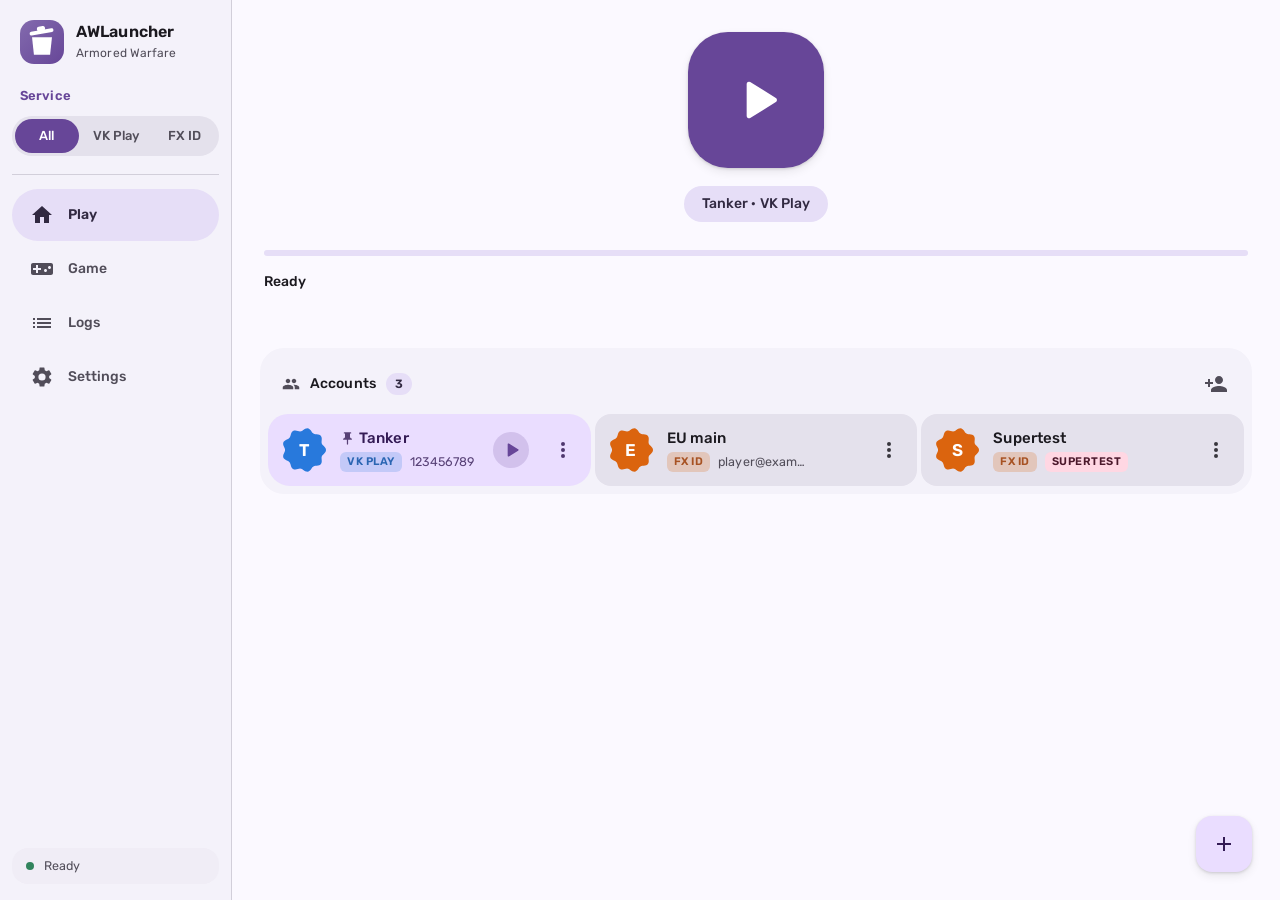
==== internal/launcher/ui/index.html @ e3e5bfdf "AWLauncher 0.2.0 A standalone launcher for Armored Warfare: installs, updates and starts the game fo" ====
<!doctype html>
<html lang="en">
<head>
<meta charset="utf-8">
<meta http-equiv="Content-Security-Policy" content="default-src 'none'; script-src 'self' 'unsafe-inline'; style-src 'self' 'unsafe-inline'; font-src 'self' data:; img-src 'self' data:">
<meta name="color-scheme" content="light dark">
<title>AWLauncher</title>
<link rel="stylesheet" href="app.css">
</head>
<body>
<div class="app">
  <aside class="drawer">
    <div class="brand">
      <div class="brand-logo" aria-hidden="true">
        <svg viewBox="0 0 256 256">
          <defs>
            <mask id="bin-slots" maskUnits="userSpaceOnUse"><rect width="256" height="256" fill="#fff"/><rect x="98" y="124" width="12" height="62" rx="6"/><rect x="122" y="124" width="12" height="62" rx="6"/><rect x="146" y="124" width="12" height="62" rx="6"/></mask>
            <mask id="bin-handle" maskUnits="userSpaceOnUse"><rect x="-64" y="-64" width="384" height="384" fill="#fff"/><rect x="117" y="64" width="22" height="20" rx="5"/></mask>
          </defs>
          <g transform="translate(0 -4)">
            <path d="M70 104H186L175 206H81Z" mask="url(#bin-slots)"/>
            <g transform="rotate(-10 60 94)" mask="url(#bin-handle)"><rect x="58" y="74" width="140" height="22" rx="10"/><rect x="104" y="52" width="48" height="28" rx="12"/></g>
          </g>
        </svg>
      </div>
      <div>
        <div class="brand-name">AWLauncher</div>
        <div class="brand-sub">Armored Warfare</div>
      </div>
    </div>

    <div class="drawer-label">Service</div>
    <div class="segmented" id="filter" role="group" aria-label="Accounts shown">
      <button data-filter="all" class="on">All</button>
      <button data-filter="vkplay">VK Play</button>
      <button data-filter="fxid">FX ID</button>
    </div>

    <nav class="nav">
      <button class="nav-item on" data-page="home"><svg class="icon"><use href="#i-home"/></svg><span>Play</span></button>
      <button class="nav-item" data-page="game"><svg class="icon"><use href="#i-game"/></svg><span>Game</span></button>
      <button class="nav-item" data-page="activity"><svg class="icon"><use href="#i-activity"/></svg><span>Logs</span><i class="nav-dot" id="activity-dot"></i></button>
      <button class="nav-item" data-page="settings"><svg class="icon"><use href="#i-settings"/></svg><span>Settings</span><i class="nav-dot" id="settings-dot"></i></button>
    </nav>

    <div class="drawer-foot" id="drawer-status">
      <span class="pulse"></span><span id="drawer-status-text">Ready</span>
    </div>
  </aside>

  <main class="content">
    <section class="page on" id="page-home">
      <div class="hero">
        <button class="play" id="play" title="Play" aria-label="Play">
          <svg class="icon play-icon"><use href="#i-play"/></svg>
          <svg class="play-spinner" viewBox="0 0 48 48" aria-hidden="true"><circle cx="24" cy="24" r="20"/></svg>
        </button>
        <div class="hero-row">
          <div class="hero-chip" id="hero-chip">Add an account to start</div>
          <button class="btn close-game state" id="close-game" hidden><svg class="icon sm"><use href="#i-close"/></svg>Close game</button>
        </div>
      </div>

      <div class="signin-card" id="signin-card" hidden>
        <div class="signin-icon"><svg class="icon"><use href="#i-globe"/></svg></div>
        <div class="signin-body">
          <div class="signin-title">Signing in to VK Play</div>
          <div class="signin-text" id="signin-text"></div>
        </div>
        <div class="signin-actions">
          <button class="btn text state" id="signin-open" title="Open the sign-in in the browser again">Open again</button>
          <button class="btn text state" id="signin-fresh" title="Sign in with another VK Play account in the browser">Another account</button>
          <button class="btn text state" id="signin-here" title="Sign in inside AWLauncher, when the browser does not return">Sign in here</button>
          <button class="btn tonal state" id="signin-cancel">Cancel</button>
        </div>
      </div>

      <div class="progress-block" id="progress-block">
        <svg class="wave" id="wave" preserveAspectRatio="none" aria-hidden="true">
          <path class="wave-active" id="wave-active"/>
          <path class="wave-track" id="wave-track"/>
          <circle class="wave-stop" id="wave-stop" r="2.5"/>
        </svg>
        <div class="progress-line">
          <span id="progress-title">Ready</span>
          <span class="progress-meta" id="progress-meta"></span>
          <span class="grow"></span>
          <button class="btn text state progress-pause" id="progress-pause" hidden><svg class="icon sm"><use href="#i-pause"/></svg><span>Pause</span></button>
        </div>
        <div class="tasks" id="tasks"></div>
        <div class="last-line" id="last-line"></div>
      </div>

      <div class="card accounts-card">
        <div class="card-head">
          <svg class="icon sm"><use href="#i-group"/></svg>
          <span class="card-title">Accounts</span>
          <span class="count" id="account-count">0</span>
          <span class="grow"></span>
          <button class="icon-btn" id="add-inline" title="Add account"><svg class="icon"><use href="#i-person-add"/></svg></button>
        </div>
        <div class="tiles" id="tiles"></div>
        <div class="empty" id="empty">
          <div class="empty-art"><svg class="icon lg"><use href="#i-person-add"/></svg></div>
          <div class="empty-title">No accounts yet</div>
          <div class="empty-text">Add a VK Play or FX ID account. The main FX ID and VK Play clients share one game folder.</div>
          <button class="btn tonal" id="add-empty"><svg class="icon sm"><use href="#i-add"/></svg>Add account</button>
        </div>
      </div>
    </section>

    <section class="page" id="page-activity">
      <header class="page-head">
        <h1>Logs</h1>
        <span class="grow"></span>
        <button class="btn text" id="log-copy"><svg class="icon sm"><use href="#i-copy"/></svg>Copy</button>
        <button class="btn text" id="log-clear"><svg class="icon sm"><use href="#i-clear"/></svg>Clear</button>
      </header>
      <div class="card log-card"><pre class="log" id="log"></pre></div>
    </section>

    <section class="page" id="page-game">
      <header class="page-head"><h1>Game</h1></header>

      <div class="section-label">Folder</div>
      <div class="card list">
        <div class="list-item">
          <svg class="icon lead"><use href="#i-folder"/></svg>
          <div class="list-text">
            <div class="list-title">Main game folder</div>
            <div class="list-sub mono" id="game-folder">Chosen on the first start</div>
          </div>
          <button class="btn text" id="game-open">Open</button>
          <button class="btn tonal" id="game-change">Change…</button>
        </div>
        <div class="list-item">
          <svg class="icon lead"><use href="#i-storage"/></svg>
          <div class="list-text">
            <div class="list-title">Downloaded patches</div>
            <div class="list-sub" id="game-downloads">…</div>
          </div>
          <button class="btn text" id="game-clear">Delete</button>
        </div>
      </div>

      <div class="section-label">Installed clients</div>
      <div class="card list" id="game-clients"></div>

      <div class="section-label">Uninstall</div>
      <div class="card list">
        <div class="list-item">
          <svg class="icon lead"><use href="#i-delete"/></svg>
          <div class="list-text">
            <div class="list-title">Uninstall the game</div>
            <div class="list-sub">Removes the game and its closed branches from this computer. Your accounts stay in the launcher.</div>
          </div>
          <button class="btn danger" id="game-uninstall">Uninstall…</button>
        </div>
      </div>
    </section>

    <section class="page" id="page-settings">
      <header class="page-head"><h1>Settings</h1></header>

      <div class="section-label">Launcher</div>
      <div class="card list">
        <div class="list-item">
          <svg class="icon lead"><use href="#i-storage"/></svg>
          <div class="list-text">
            <div class="list-title">Launcher data</div>
            <div class="list-sub mono" id="data-folder">%LOCALAPPDATA%\AWLauncher</div>
          </div>
          <button class="btn text" id="data-open">Open</button>
        </div>
        <div class="list-item">
          <svg class="icon lead"><use href="#i-power"/></svg>
          <div class="list-text">
            <div class="list-title">Start with Windows</div>
            <div class="list-sub" id="autostart-sub">AWLauncher starts only when you open it.</div>
          </div>
          <div class="segmented" id="autostart-mode" role="group" aria-label="Start with Windows">
            <button data-mode="off">Off</button>
            <button data-mode="window">Window</button>
            <button data-mode="tray">Tray</button>
          </div>
        </div>
      </div>

      <div class="section-label">Appearance</div>
      <div class="card list">
        <div class="list-item">
          <svg class="icon lead"><use href="#i-contrast"/></svg>
          <div class="list-text"><div class="list-title">Theme</div></div>
          <div class="segmented" id="theme-mode">
            <button data-theme="system">System</button>
            <button data-theme="light">Light</button>
            <button data-theme="dark">Dark</button>
          </div>
        </div>
        <div class="list-item">
          <svg class="icon lead"><use href="#i-palette"/></svg>
          <div class="list-text"><div class="list-title">Color</div></div>
          <div class="swatches" id="swatches"></div>
        </div>
        <div class="list-item">
          <svg class="icon lead"><use href="#i-globe"/></svg>
          <div class="list-text"><div class="list-title">Language</div></div>
          <div class="segmented" id="lang-mode" role="group" aria-label="Language">
            <button data-lang="auto">Auto</button>
            <button data-lang="en">English</button>
            <button data-lang="ru">Русский</button>
          </div>
        </div>
      </div>

      <div class="section-label">About</div>
      <div class="card list">
        <div class="list-item">
          <svg class="icon lead"><use href="#i-info"/></svg>
          <div class="list-text">
            <div class="list-title">AWLauncher</div>
            <div class="list-sub">Installs, updates and starts Armored Warfare on its own. Closing the window hides it in the notification area.</div>
          </div>
        </div>
        <div class="list-item">
          <svg class="icon lead"><use href="#i-update"/></svg>
          <div class="list-text">
            <div class="list-title">Version <span id="app-version"></span></div>
            <div class="list-sub" id="update-status">Updates come from the releases on GitHub.</div>
          </div>
          <button class="btn text" id="update-page" hidden>Release page</button>
          <button class="btn tonal" id="update-check">Check for updates</button>
        </div>
      </div>
    </section>

    <button class="fab" id="fab" title="Add account"><svg class="icon"><use href="#i-add"/></svg></button>
  </main>
</div>

<div class="scrim" id="scrim"></div>
<div class="dialog" id="dialog" role="dialog" aria-modal="true" aria-labelledby="dialog-title">
  <div class="dialog-icon" id="dialog-icon"></div>
  <div class="dialog-op" id="dialog-op" hidden></div>
  <h2 class="dialog-title" id="dialog-title"></h2>
  <div class="dialog-body" id="dialog-body"></div>
  <div class="dialog-actions" id="dialog-actions"></div>
</div>

<div class="menu" id="menu" role="menu"></div>

<div class="snackbar" id="snackbar"><span id="snackbar-text"></span></div>

<svg width="0" height="0" style="position:absolute">
  <symbol id="i-play" viewBox="0 0 24 24"><path d="M8 5.14v13.72a1 1 0 0 0 1.52.85l10.99-6.86a1 1 0 0 0 0-1.7L9.52 4.29A1 1 0 0 0 8 5.14z"/></symbol>
  <symbol id="i-home" viewBox="0 0 24 24"><path d="M10 20v-6h4v6h5v-8h3L12 3 2 12h3v8z"/></symbol>
  <symbol id="i-activity" viewBox="0 0 24 24"><path d="M3 13h2v-2H3v2zm0 4h2v-2H3v2zm0-8h2V7H3v2zm4 4h14v-2H7v2zm0 4h14v-2H7v2zM7 7v2h14V7H7z"/></symbol>
  <symbol id="i-settings" viewBox="0 0 24 24"><path d="M19.14 12.94c.04-.3.06-.61.06-.94 0-.32-.02-.64-.07-.94l2.03-1.58a.49.49 0 0 0 .12-.61l-1.92-3.32a.49.49 0 0 0-.59-.22l-2.39.96c-.5-.38-1.03-.7-1.62-.94l-.36-2.54a.48.48 0 0 0-.48-.41h-3.84c-.24 0-.43.17-.47.41l-.36 2.54c-.59.24-1.13.57-1.62.94l-2.39-.96a.49.49 0 0 0-.59.22L2.74 8.87c-.12.21-.08.47.12.61l2.03 1.58c-.05.3-.09.63-.09.94s.02.64.07.94l-2.03 1.58a.49.49 0 0 0-.12.61l1.92 3.32c.12.22.37.29.59.22l2.39-.96c.5.38 1.03.7 1.62.94l.36 2.54c.05.24.24.41.48.41h3.84c.24 0 .44-.17.47-.41l.36-2.54c.59-.24 1.13-.56 1.62-.94l2.39.96c.22.08.47 0 .59-.22l1.92-3.32a.49.49 0 0 0-.12-.61l-2.01-1.58zM12 15.6A3.6 3.6 0 1 1 12 8.4a3.6 3.6 0 0 1 0 7.2z"/></symbol>
  <symbol id="i-add" viewBox="0 0 24 24"><path d="M19 13h-6v6h-2v-6H5v-2h6V5h2v6h6v2z"/></symbol>
  <symbol id="i-person-add" viewBox="0 0 24 24"><path d="M15 12c2.21 0 4-1.79 4-4s-1.79-4-4-4-4 1.79-4 4 1.79 4 4 4zm-9-2V7H4v3H1v2h3v3h2v-3h3v-2H6zm9 4c-2.67 0-8 1.34-8 4v2h16v-2c0-2.66-5.33-4-8-4z"/></symbol>
  <symbol id="i-group" viewBox="0 0 24 24"><path d="M16 11c1.66 0 2.99-1.34 2.99-3S17.66 5 16 5c-1.66 0-3 1.34-3 3s1.34 3 3 3zm-8 0c1.66 0 2.99-1.34 2.99-3S9.66 5 8 5C6.34 5 5 6.34 5 8s1.34 3 3 3zm0 2c-2.33 0-7 1.17-7 3.5V19h14v-2.5c0-2.33-4.67-3.5-7-3.5zm8 0c-.29 0-.62.02-.97.05 1.16.84 1.97 1.97 1.97 3.45V19h6v-2.5c0-2.33-4.67-3.5-7-3.5z"/></symbol>
  <symbol id="i-more" viewBox="0 0 24 24"><path d="M12 8a2 2 0 1 0 0-4 2 2 0 0 0 0 4zm0 2a2 2 0 1 0 0 4 2 2 0 0 0 0-4zm0 6a2 2 0 1 0 0 4 2 2 0 0 0 0-4z"/></symbol>
  <symbol id="i-pin" viewBox="0 0 24 24"><path d="M16 9V4h1a1 1 0 0 0 0-2H7a1 1 0 0 0 0 2h1v5c0 1.66-1.34 3-3 3v2h5.97v7l1 1 1-1v-7H19v-2c-1.66 0-3-1.34-3-3z"/></symbol>
  <symbol id="i-branch" viewBox="0 0 24 24"><path d="M6 3a3 3 0 0 0-1 5.83v6.34A3 3 0 1 0 7 15.2V13c0-1.1.9-2 2-2h6a4 4 0 0 0 4-4v-.17A3 3 0 1 0 17 6.8V7a2 2 0 0 1-2 2H9c-.73 0-1.41.2-2 .54V8.83A3 3 0 0 0 6 3z"/></symbol>
  <symbol id="i-key" viewBox="0 0 24 24"><path d="M12.65 10A6 6 0 1 0 12.65 14H17v4h4v-4h2v-4H12.65zM7 14a2 2 0 1 1 0-4 2 2 0 0 1 0 4z"/></symbol>
  <symbol id="i-delete" viewBox="0 0 24 24"><path d="M6 19c0 1.1.9 2 2 2h8a2 2 0 0 0 2-2V7H6v12zM19 4h-3.5l-1-1h-5l-1 1H5v2h14V4z"/></symbol>
  <symbol id="i-copy" viewBox="0 0 24 24"><path d="M16 1H4a2 2 0 0 0-2 2v14h2V3h12V1zm3 4H8a2 2 0 0 0-2 2v14c0 1.1.9 2 2 2h11a2 2 0 0 0 2-2V7a2 2 0 0 0-2-2zm0 16H8V7h11v14z"/></symbol>
  <symbol id="i-clear" viewBox="0 0 24 24"><path d="M5 13h14v-2H5v2zm-2 4h14v-2H3v2zM7 7v2h14V7H7z"/></symbol>
  <symbol id="i-folder" viewBox="0 0 24 24"><path d="M10 4H4a2 2 0 0 0-2 2v12c0 1.1.9 2 2 2h16a2 2 0 0 0 2-2V8a2 2 0 0 0-2-2h-8l-2-2z"/></symbol>
  <symbol id="i-game" viewBox="0 0 24 24"><path d="M21 6H3c-1.1 0-2 .9-2 2v8c0 1.1.9 2 2 2h18c1.1 0 2-.9 2-2V8c0-1.1-.9-2-2-2zm-10 7H8v3H6v-3H3v-2h3V8h2v3h3v2zm4.5 2c-.83 0-1.5-.67-1.5-1.5s.67-1.5 1.5-1.5 1.5.67 1.5 1.5-.67 1.5-1.5 1.5zm4-3c-.83 0-1.5-.67-1.5-1.5S18.67 9 19.5 9s1.5.67 1.5 1.5-.67 1.5-1.5 1.5z"/></symbol>
  <symbol id="i-verify" viewBox="0 0 24 24"><path d="M12 1 3 5v6c0 5.55 3.84 10.74 9 12 5.16-1.26 9-6.45 9-12V5l-9-4zm-2 16-4-4 1.41-1.41L10 14.17l6.59-6.59L18 9l-8 8z"/></symbol>
  <symbol id="i-storage" viewBox="0 0 24 24"><path d="M2 20h20v-4H2v4zm2-3h2v2H4v-2zM2 4v4h20V4H2zm4 3H4V5h2v2zm-4 7h20v-4H2v4zm2-3h2v2H4v-2z"/></symbol>
  <symbol id="i-contrast" viewBox="0 0 24 24"><path d="M12 22a10 10 0 1 0 0-20 10 10 0 0 0 0 20zm1-17.93A8 8 0 0 1 13 19.93V4.07z"/></symbol>
  <symbol id="i-palette" viewBox="0 0 24 24"><path d="M12 3a9 9 0 0 0 0 18c.83 0 1.5-.67 1.5-1.5 0-.39-.15-.74-.39-1.01a1.5 1.5 0 0 1 1.14-2.49H16a5 5 0 0 0 5-5c0-4.42-4.03-8-9-8zm-5.5 9a1.5 1.5 0 1 1 0-3 1.5 1.5 0 0 1 0 3zm3-4a1.5 1.5 0 1 1 0-3 1.5 1.5 0 0 1 0 3zm5 0a1.5 1.5 0 1 1 0-3 1.5 1.5 0 0 1 0 3zm3 4a1.5 1.5 0 1 1 0-3 1.5 1.5 0 0 1 0 3z"/></symbol>
  <symbol id="i-info" viewBox="0 0 24 24"><path d="M12 2a10 10 0 1 0 0 20 10 10 0 0 0 0-20zm1 15h-2v-6h2v6zm0-8h-2V7h2v2z"/></symbol>
  <symbol id="i-error" viewBox="0 0 24 24"><path d="M12 2a10 10 0 1 0 0 20 10 10 0 0 0 0-20zm1 15h-2v-2h2v2zm0-4h-2V7h2v6z"/></symbol>
  <symbol id="i-help" viewBox="0 0 24 24"><path d="M12 2a10 10 0 1 0 0 20 10 10 0 0 0 0-20zm1 17h-2v-2h2v2zm2.07-7.75-.9.92C13.45 12.9 13 13.5 13 15h-2v-.5c0-1.1.45-2.1 1.17-2.83l1.24-1.26A2 2 0 1 0 10 9H8a4 4 0 1 1 8 0c0 .88-.36 1.68-.93 2.25z"/></symbol>
  <symbol id="i-edit" viewBox="0 0 24 24"><path d="M3 17.25V21h3.75L17.81 9.94l-3.75-3.75L3 17.25zM20.71 7.04a1 1 0 0 0 0-1.41l-2.34-2.34a1 1 0 0 0-1.41 0l-1.83 1.83 3.75 3.75 1.83-1.83z"/></symbol>
  <symbol id="i-check" viewBox="0 0 24 24"><path d="M9 16.17 4.83 12l-1.42 1.41L9 19 21 7l-1.41-1.41z"/></symbol>
  <symbol id="i-globe" viewBox="0 0 24 24"><path d="M12 2a10 10 0 1 0 0 20 10 10 0 0 0 0-20zm6.93 6h-2.95a15.65 15.65 0 0 0-1.38-3.56A8.03 8.03 0 0 1 18.93 8zM12 4.04c.83 1.2 1.48 2.53 1.91 3.96h-3.82c.43-1.43 1.08-2.76 1.91-3.96zM4.26 14a8.2 8.2 0 0 1 0-4h3.38a16.5 16.5 0 0 0 0 4H4.26zm.82 2h2.95c.32 1.25.78 2.45 1.38 3.56A7.99 7.99 0 0 1 5.08 16zm2.95-8H5.08a7.99 7.99 0 0 1 4.33-3.56A15.65 15.65 0 0 0 8.03 8zM12 19.96c-.83-1.2-1.48-2.53-1.91-3.96h3.82c-.43 1.43-1.08 2.76-1.91 3.96zM14.34 14H9.66a14.7 14.7 0 0 1 0-4h4.68a14.7 14.7 0 0 1 0 4zm.25 5.56c.6-1.11 1.06-2.31 1.38-3.56h2.95a8.03 8.03 0 0 1-4.33 3.56zM16.36 14a16.5 16.5 0 0 0 0-4h3.38a8.2 8.2 0 0 1 0 4h-3.38z"/></symbol>
  <symbol id="i-mail" viewBox="0 0 24 24"><path d="M20 4H4a2 2 0 0 0-2 2v12c0 1.1.9 2 2 2h16a2 2 0 0 0 2-2V6a2 2 0 0 0-2-2zm0 4-8 5-8-5V6l8 5 8-5v2z"/></symbol>
  <symbol id="i-close" viewBox="0 0 24 24"><path d="M19 6.41 17.59 5 12 10.59 6.41 5 5 6.41 10.59 12 5 17.59 6.41 19 12 13.41 17.59 19 19 17.59 13.41 12z"/></symbol>
  <symbol id="i-power" viewBox="0 0 24 24"><path d="M13 3h-2v10h2V3zm4.83 2.17-1.42 1.42A6.92 6.92 0 0 1 19 12c0 3.87-3.13 7-7 7a7 7 0 0 1-4.42-12.42L6.17 5.17A8.93 8.93 0 0 0 3 12a9 9 0 0 0 18 0c0-2.74-1.23-5.18-3.17-6.83z"/></symbol>
  <symbol id="i-pause" viewBox="0 0 24 24"><path d="M6 19h4V5H6v14zm8-14v14h4V5h-4z"/></symbol>
  <symbol id="i-update" viewBox="0 0 24 24"><path d="M21 10.12h-6.78l2.74-2.82c-2.73-2.7-7.15-2.8-9.88-.1a6.88 6.88 0 0 0 0 9.79 7.02 7.02 0 0 0 9.88 0C18.32 15.65 19 14.08 19 12.1h2c0 1.98-.88 4.55-2.64 6.29-3.51 3.48-9.21 3.48-12.72 0-3.5-3.47-3.53-9.11-.02-12.58a8.99 8.99 0 0 1 12.65 0L21 3v7.12zM12.5 8v4.25l3.5 2.08-.72 1.21L11 13V8h1.5z"/></symbol>
  <symbol id="i-chevron" viewBox="0 0 24 24"><path d="M10 6 8.59 7.41 13.17 12l-4.58 4.59L10 18l6-6z"/></symbol>
</svg>

<script src="i18n.js"></script>
<script src="app.js"></script>
</body>
</html>
---- internal/launcher/ui/app.css ----
@font-face {
  font-family: "Rubik";
  src: url("fonts/Rubik-Variable.ttf") format("truetype");
  font-weight: 300 900;
  font-display: block;
}

:root {
  --h: 300;
  --h3: calc(var(--h) + 60);
  color-scheme: light;
  --primary: oklch(0.47 0.13 var(--h));
  --on-primary: #fff;
  --primary-container: oklch(0.92 0.055 var(--h));
  --on-primary-container: oklch(0.29 0.1 var(--h));
  --secondary-container: oklch(0.915 0.035 var(--h));
  --on-secondary-container: oklch(0.3 0.045 var(--h));
  --tertiary-container: oklch(0.92 0.05 var(--h3));
  --on-tertiary-container: oklch(0.3 0.08 var(--h3));
  --surface: oklch(0.985 0.008 var(--h));
  --surface-container-lowest: #fff;
  --surface-container-low: oklch(0.965 0.011 var(--h));
  --surface-container: oklch(0.95 0.013 var(--h));
  --surface-container-high: oklch(0.935 0.014 var(--h));
  --surface-container-highest: oklch(0.915 0.015 var(--h));
  --on-surface: oklch(0.22 0.012 var(--h));
  --on-surface-variant: oklch(0.43 0.02 var(--h));
  --outline: oklch(0.6 0.02 var(--h));
  --outline-variant: oklch(0.86 0.015 var(--h));
  --inverse-surface: oklch(0.3 0.012 var(--h));
  --inverse-on-surface: oklch(0.95 0.01 var(--h));
  --error: #ba1a1a;
  --on-error: #fff;
  --error-container: #ffdad6;
  --on-error-container: #410002;
  --good: oklch(0.55 0.1 160);
  --vk: oklch(0.58 0.17 256);
  --fx: oklch(0.64 0.17 48);
  --scrim: rgb(0 0 0 / 0.32);
  --shadow: 0 1px 3px rgb(0 0 0 / 0.14), 0 4px 10px rgb(0 0 0 / 0.08);
}

:root[data-theme="dark"],
:root:not([data-theme="light"]).system-dark {
  color-scheme: dark;
  --primary: oklch(0.82 0.095 var(--h));
  --on-primary: oklch(0.3 0.1 var(--h));
  --primary-container: oklch(0.39 0.11 var(--h));
  --on-primary-container: oklch(0.92 0.05 var(--h));
  --secondary-container: oklch(0.37 0.045 var(--h));
  --on-secondary-container: oklch(0.9 0.03 var(--h));
  --tertiary-container: oklch(0.39 0.08 var(--h3));
  --on-tertiary-container: oklch(0.92 0.05 var(--h3));
  --surface: oklch(0.175 0.01 var(--h));
  --surface-container-lowest: oklch(0.15 0.01 var(--h));
  --surface-container-low: oklch(0.2 0.012 var(--h));
  --surface-container: oklch(0.22 0.013 var(--h));
  --surface-container-high: oklch(0.255 0.014 var(--h));
  --surface-container-highest: oklch(0.29 0.015 var(--h));
  --on-surface: oklch(0.92 0.01 var(--h));
  --on-surface-variant: oklch(0.8 0.02 var(--h));
  --outline: oklch(0.62 0.02 var(--h));
  --outline-variant: oklch(0.38 0.02 var(--h));
  --inverse-surface: oklch(0.92 0.01 var(--h));
  --inverse-on-surface: oklch(0.3 0.012 var(--h));
  --error: #ffb4ab;
  --on-error: #690005;
  --error-container: #93000a;
  --on-error-container: #ffdad6;
  --good: oklch(0.78 0.1 160);
  --vk: oklch(0.72 0.13 256);
  --fx: oklch(0.78 0.13 55);
  --scrim: rgb(0 0 0 / 0.5);
  --shadow: 0 1px 3px rgb(0 0 0 / 0.4), 0 4px 12px rgb(0 0 0 / 0.3);
}

* { box-sizing: border-box; }
html, body { height: 100%; margin: 0; }
body {
  font: 400 14px/20px "Rubik", "Segoe UI Variable Text", "Segoe UI", system-ui, sans-serif;
  letter-spacing: 0.1px;
  background: var(--surface);
  color: var(--on-surface);
  overflow: hidden;
  user-select: none;
  -webkit-font-smoothing: antialiased;
}
button { font: inherit; color: inherit; border: 0; background: none; cursor: pointer; padding: 0; }
button:disabled { cursor: default; }
input { font: inherit; color: inherit; }
.grow { flex: 1; }
.mono { font-family: "Cascadia Mono", Consolas, monospace; font-size: 12.5px; }

.icon { width: 24px; height: 24px; fill: currentColor; flex: none; }
.icon.sm { width: 18px; height: 18px; }
.icon.lg { width: 36px; height: 36px; }

.state { position: relative; overflow: hidden; }
.state::after {
  content: ""; position: absolute; inset: 0; background: currentColor; opacity: 0;
  transition: opacity 0.15s; pointer-events: none; border-radius: inherit;
}
.state:hover::after { opacity: 0.08; }
.state:active::after { opacity: 0.12; }
.state:disabled::after { opacity: 0; }

.app { display: flex; height: 100%; }

.drawer {
  width: 232px; flex: none; display: flex; flex-direction: column; gap: 4px;
  padding: 16px 12px; background: var(--surface-container-low);
  border-right: 1px solid var(--outline-variant);
}
.brand { display: flex; align-items: center; gap: 12px; padding: 4px 8px 18px; }
.brand-logo {
  width: 44px; height: 44px; border-radius: 14px; display: grid; place-items: center; flex: none;
  background: linear-gradient(135deg, color-mix(in oklab, var(--primary) 80%, white), var(--primary));
  color: var(--on-primary);
}
.brand-logo svg { width: 44px; height: 44px; fill: currentColor; }
.brand-name { font-weight: 600; font-size: 16px; line-height: 22px; }
.brand-sub { font-size: 12px; color: var(--on-surface-variant); }
.drawer-label { padding: 0 8px 6px; font-size: 13px; font-weight: 600; color: var(--primary); }

.segmented { display: flex; background: var(--surface-container-highest); border-radius: 20px; padding: 3px; gap: 2px; }
.segmented button {
  flex: 1; height: 34px; border-radius: 17px; padding: 0 12px; font-size: 13px; font-weight: 500;
  color: var(--on-surface-variant); transition: background 0.2s, color 0.2s; white-space: nowrap;
}
.segmented button:hover { background: color-mix(in oklab, var(--on-surface) 6%, transparent); }
.segmented button.on { background: var(--primary); color: var(--on-primary); }

.nav { display: flex; flex-direction: column; gap: 2px; margin-top: 14px; padding-top: 14px; border-top: 1px solid var(--outline-variant); }
.nav-item {
  display: flex; align-items: center; gap: 14px; height: 52px; padding: 0 18px; border-radius: 26px;
  font-weight: 500; color: var(--on-surface-variant); position: relative; transition: background 0.2s;
}
.nav-item:hover { background: color-mix(in oklab, var(--on-surface) 7%, transparent); }
.nav-item.on { background: var(--secondary-container); color: var(--on-secondary-container); font-weight: 600; }
.nav-dot { position: absolute; left: 36px; top: 13px; width: 8px; height: 8px; border-radius: 50%; background: var(--error); display: none; }
.nav-dot.on { display: block; }

.drawer-foot {
  margin-top: auto; display: flex; align-items: center; gap: 10px; padding: 10px 14px;
  border-radius: 16px; background: var(--surface-container); color: var(--on-surface-variant); font-size: 12.5px; line-height: 16px;
}
.drawer-foot span:last-child { overflow: hidden; text-overflow: ellipsis; white-space: nowrap; }
.pulse { width: 8px; height: 8px; border-radius: 50%; background: var(--good); flex: none; }
.busy .pulse { background: var(--primary); animation: pulse 1.2s ease-in-out infinite; }
@keyframes pulse { 50% { transform: scale(1.6); opacity: 0.5; } }

.content { flex: 1; min-width: 0; position: relative; overflow: hidden; }
.page { position: absolute; inset: 0; overflow-y: auto; padding: 24px 28px 96px; display: none; }
.page.on { display: block; animation: enter 0.25s cubic-bezier(0.2, 0, 0, 1); }
@keyframes enter { from { opacity: 0; transform: translateY(8px); } }
.page::-webkit-scrollbar, .log::-webkit-scrollbar, .dialog-body::-webkit-scrollbar { width: 10px; }
.page::-webkit-scrollbar-thumb, .log::-webkit-scrollbar-thumb, .dialog-body::-webkit-scrollbar-thumb {
  background: color-mix(in oklab, var(--on-surface) 22%, transparent); border-radius: 5px; border: 3px solid transparent; background-clip: padding-box;
}
.page-head { display: flex; align-items: center; gap: 8px; margin: 4px 0 18px; }
.page-head h1 { margin: 0; font-size: 28px; line-height: 36px; font-weight: 500; }

.hero { display: flex; flex-direction: column; align-items: center; gap: 18px; padding: 8px 0 22px; }
.play {
  width: 136px; height: 136px; border-radius: 40px; display: grid; place-items: center; position: relative;
  background: var(--primary); color: var(--on-primary); box-shadow: var(--shadow);
  transition: border-radius 0.35s cubic-bezier(0.2, 0, 0, 1), transform 0.2s, background 0.3s;
}
.play:hover:not(:disabled) { border-radius: 52px; }
.play:active:not(:disabled) { transform: scale(0.96); }
.play:disabled { background: color-mix(in oklab, var(--on-surface) 12%, transparent); color: color-mix(in oklab, var(--on-surface) 38%, transparent); box-shadow: none; }
.play-icon { width: 56px; height: 56px; transition: opacity 0.2s, transform 0.2s; }
.play-spinner { position: absolute; width: 64px; height: 64px; opacity: 0; }
.play-spinner circle { fill: none; stroke: currentColor; stroke-width: 4.5; stroke-linecap: round; stroke-dasharray: 80 126; transform-origin: center; }
.play.working { background: var(--primary-container); color: var(--on-primary-container); border-radius: 68px; box-shadow: none; }
.play.working .play-icon { opacity: 0; transform: scale(0.6); }
.play.working .play-spinner { opacity: 1; }
.play.working .play-spinner circle { animation: spin 1.1s linear infinite; }
.paused .play.working .play-spinner circle { animation-play-state: paused; }
@keyframes spin { to { transform: rotate(360deg); } }
.hero-row { display: flex; align-items: center; justify-content: center; gap: 10px; max-width: 100%; padding: 0 16px; box-sizing: border-box; }
.close-game { background: var(--error-container); color: var(--on-error-container); height: 36px; padding: 0 16px 0 14px; }
.close-game[hidden] { display: none; }
.running .pulse { background: var(--fx); }
.hero-chip {
  min-width: 0; max-width: 100%; padding: 8px 18px; border-radius: 18px; background: var(--secondary-container); color: var(--on-secondary-container);
  font-weight: 500; font-size: 14px; text-align: center; overflow-wrap: anywhere;
}

.signin-card { display: flex; flex-wrap: wrap; align-items: center; gap: 10px 14px; margin: 0 0 20px; padding: 14px 14px 14px 16px; border-radius: 20px; background: var(--tertiary-container); color: var(--on-tertiary-container); }
.signin-card[hidden] { display: none; }
.signin-icon { width: 40px; height: 40px; border-radius: 12px; display: grid; place-items: center; background: color-mix(in oklab, var(--on-tertiary-container) 12%, transparent); flex: none; }
.signin-body { flex: 1; min-width: 240px; }
.signin-title { font-weight: 600; }
.signin-text { font-size: 13px; line-height: 18px; opacity: 0.85; margin-top: 2px; }
.signin-card .btn.text { color: inherit; padding: 0 12px; }
.signin-actions { display: flex; flex-wrap: wrap; gap: 4px; justify-content: flex-end; margin-left: auto; }

.progress-block { margin: 0 4px 22px; }
.wave { display: block; width: 100%; height: 18px; overflow: visible; }
.wave path { fill: none; stroke-width: 6; stroke-linecap: round; stroke-linejoin: round; }
.wave-active { stroke: var(--primary); }
.wave-track { stroke: var(--secondary-container); }
.wave-stop { fill: var(--primary); }
.progress-line { display: flex; gap: 12px; align-items: baseline; margin-top: 10px; font-weight: 500; }
.progress-meta { color: var(--on-surface-variant); font-weight: 400; font-variant-numeric: tabular-nums; }
.progress-line .grow { flex: 1; }
.progress-pause { height: 32px; padding: 0 12px; align-self: center; margin: -6px 0; }
.paused .busy .pulse, .paused.busy .pulse { animation: none; }
.tasks { display: grid; gap: 6px; margin-top: 10px; }
.task { display: grid; grid-template-columns: minmax(0, 1fr) 110px auto; gap: 12px; align-items: center; font-size: 12.5px; color: var(--on-surface-variant); }
.task-name { overflow: hidden; white-space: nowrap; text-overflow: ellipsis; }
.task-bar { height: 4px; border-radius: 2px; background: var(--secondary-container); overflow: hidden; }
.task-bar i { display: block; height: 100%; background: var(--primary); border-radius: 2px; transition: width 0.25s; }
.task-num { text-align: right; font-variant-numeric: tabular-nums; white-space: nowrap; min-width: 150px; }
.last-line { margin-top: 8px; font-size: 12.5px; color: var(--on-surface-variant); white-space: nowrap; overflow: hidden; text-overflow: ellipsis; min-height: 16px; }

.card { background: var(--surface-container-low); border-radius: 24px; }
.accounts-card { padding: 8px; }
.card-head { display: flex; align-items: center; gap: 10px; padding: 8px 8px 10px 14px; color: var(--on-surface-variant); }
.card-title { font-weight: 500; color: var(--on-surface); }
.count { min-width: 26px; height: 22px; padding: 0 8px; border-radius: 11px; background: var(--secondary-container); color: var(--on-secondary-container); font-size: 12px; font-weight: 600; display: grid; place-items: center; }
.icon-btn { width: 40px; height: 40px; border-radius: 20px; display: grid; place-items: center; color: var(--on-surface-variant); }
.icon-btn:hover { background: color-mix(in oklab, var(--on-surface) 8%, transparent); }

.tiles { display: grid; grid-template-columns: repeat(auto-fill, minmax(300px, 1fr)); gap: 4px; }
.tile {
  display: flex; align-items: center; gap: 14px; padding: 12px 8px 12px 14px; min-height: 72px; border-radius: 16px;
  background: var(--surface-container-highest); text-align: left; transition: background 0.2s, border-radius 0.3s;
}
.tiles .tile:first-child { border-top-left-radius: 20px; }
.tile:hover { background: color-mix(in oklab, var(--on-surface) 5%, var(--surface-container-highest)); }
.tile.on { background: var(--primary-container); color: var(--on-primary-container); border-radius: 22px; }
.tile.hidden { display: none; }
.avatar { width: 44px; height: 44px; flex: none; position: relative; }
.avatar svg { width: 100%; height: 100%; display: block; }
.avatar-letter { position: absolute; inset: 0; display: grid; place-items: center; font-weight: 600; font-size: 17px; color: #fff; }
.tile-text { flex: 1; min-width: 0; }
.tile-name { font-size: 15px; font-weight: 500; line-height: 21px; white-space: nowrap; overflow: hidden; text-overflow: ellipsis; display: flex; align-items: center; gap: 4px; }
.tile-name .icon { width: 15px; height: 15px; opacity: 0.8; }
.tile-meta { display: flex; align-items: center; gap: 8px; margin-top: 3px; min-width: 0; }
.tag { flex: none; padding: 1px 7px; border-radius: 6px; font-size: 11px; font-weight: 600; letter-spacing: 0.5px; text-transform: uppercase; line-height: 18px; }
.tag.vkplay { background: color-mix(in oklab, var(--vk) 20%, transparent); color: color-mix(in oklab, var(--vk) 80%, var(--on-surface)); }
.tag.fxid { background: color-mix(in oklab, var(--fx) 22%, transparent); color: color-mix(in oklab, var(--fx) 75%, var(--on-surface)); }
.tag.branch { background: var(--tertiary-container); color: var(--on-tertiary-container); }
.tile-op { display: flex; align-items: center; gap: 6px; font-size: 12.5px; color: var(--primary); white-space: nowrap; overflow: hidden; }
.tile-op .pulse { width: 6px; height: 6px; background: var(--primary); animation: pulse 1.2s ease-in-out infinite; }
.tile.on .tile-op { color: inherit; }
.tile.on .tile-op .pulse { background: currentColor; }
.login { font-size: 12.5px; color: var(--on-surface-variant); white-space: nowrap; overflow: hidden; text-overflow: ellipsis; }
.tile.on .login { color: inherit; opacity: 0.8; }
.tile-play { width: 36px; height: 36px; border-radius: 18px; display: grid; place-items: center; background: color-mix(in oklab, var(--primary) 18%, transparent); color: var(--primary); opacity: 0; transform: scale(0.7); transition: opacity 0.2s, transform 0.2s, background 0.2s, color 0.2s; }
.tile.on .tile-play, .tile:hover .tile-play, .tile-play:focus-visible { opacity: 1; transform: none; }
.tile-play:hover:not(:disabled) { background: var(--primary); color: var(--on-primary); }
.tile-play:disabled { opacity: 0 !important; pointer-events: none; }
.tile-play .icon { width: 20px; height: 20px; }
.tile .icon-btn { color: inherit; opacity: 0.85; }

.empty { display: none; flex-direction: column; align-items: center; text-align: center; gap: 8px; padding: 26px 24px 30px; }
.empty.on { display: flex; }
.empty-art { width: 76px; height: 76px; border-radius: 26px; display: grid; place-items: center; background: var(--tertiary-container); color: var(--on-tertiary-container); margin-bottom: 6px; }
.empty-title { font-size: 18px; font-weight: 500; }
.empty-text { color: var(--on-surface-variant); max-width: 420px; margin-bottom: 8px; }

.btn { height: 40px; padding: 0 20px; border-radius: 20px; display: inline-flex; align-items: center; justify-content: center; gap: 8px; font-weight: 500; white-space: nowrap; flex: none; transition: background 0.2s, box-shadow 0.2s; }
.btn[hidden] { display: none; }
.btn .icon { margin-left: -4px; }
.btn.filled { background: var(--primary); color: var(--on-primary); }
.btn.filled:hover { box-shadow: 0 1px 3px rgb(0 0 0 / 0.2); }
.btn.tonal { background: var(--secondary-container); color: var(--on-secondary-container); }
.btn.text { color: var(--primary); padding: 0 14px; }
.btn.danger { background: var(--error); color: var(--on-error); }
.btn.outlined { border: 1px solid var(--outline); color: var(--primary); }
.btn:disabled { background: color-mix(in oklab, var(--on-surface) 12%, transparent); color: color-mix(in oklab, var(--on-surface) 38%, transparent); box-shadow: none; }
.btn.text:disabled { background: none; }

.fab {
  position: absolute; right: 28px; bottom: 28px; width: 56px; height: 56px; border-radius: 16px; display: grid; place-items: center;
  background: var(--primary-container); color: var(--on-primary-container); box-shadow: var(--shadow); transition: transform 0.25s cubic-bezier(0.2, 0, 0, 1), opacity 0.2s;
}
.fab:disabled { opacity: 0.5; }
.fab.away { transform: scale(0); }

.log-card { padding: 4px; }
.log {
  margin: 0; padding: 16px 18px; height: calc(100vh - 170px); min-height: 200px; overflow: auto; border-radius: 20px;
  font: 12.5px/19px "Cascadia Mono", Consolas, monospace; white-space: pre-wrap; word-break: break-word; user-select: text;
  background: var(--surface-container-lowest); color: var(--on-surface);
}
.log a { color: var(--primary); }
.log .err { color: var(--error); }
.log .head { color: var(--primary); font-weight: 600; }

.section-label { font-size: 14px; font-weight: 600; color: var(--primary); margin: 22px 16px 8px; }
.section-label:first-of-type { margin-top: 0; }
.list { padding: 4px 0; }
.list-item { display: flex; align-items: center; gap: 16px; padding: 12px 16px 12px 20px; min-height: 64px; }
.list-item + .list-item { border-top: 1px solid var(--outline-variant); }
.lead { color: var(--on-surface-variant); }
.list-text { flex: 1; min-width: 0; }
.list-title { font-size: 15px; font-weight: 500; }
.list-sub { color: var(--on-surface-variant); margin-top: 2px; overflow-wrap: anywhere; user-select: text; }
.list .segmented { width: 300px; flex: none; }
.swatches { display: flex; gap: 10px; }
.swatch { width: 36px; height: 36px; border-radius: 50%; display: grid; place-items: center; background: oklch(0.6 0.14 var(--sh)); color: #fff; box-shadow: inset 0 0 0 2px transparent; transition: transform 0.2s; }
.swatch:hover { transform: scale(1.08); }
.swatch .icon { width: 20px; height: 20px; opacity: 0; }
.swatch.on { box-shadow: 0 0 0 3px var(--surface-container-low), 0 0 0 5px oklch(0.6 0.14 var(--sh)); }
.swatch.on .icon { opacity: 1; }

.scrim { position: fixed; inset: 0; background: var(--scrim); opacity: 0; pointer-events: none; transition: opacity 0.2s; z-index: 10; }
.scrim.on { opacity: 1; pointer-events: auto; }
.dialog {
  position: fixed; left: 50%; top: 50%; width: min(560px, calc(100vw - 48px)); max-height: calc(100vh - 48px);
  display: flex; flex-direction: column; padding: 24px; border-radius: 28px; z-index: 11;
  background: var(--surface-container-high); color: var(--on-surface); box-shadow: 0 8px 28px rgb(0 0 0 / 0.25);
  transform: translate(-50%, -48%) scale(0.96); opacity: 0; pointer-events: none; transition: opacity 0.18s, transform 0.25s cubic-bezier(0.2, 0, 0, 1);
}
.dialog.on { opacity: 1; transform: translate(-50%, -50%); pointer-events: auto; }
.dialog-icon { display: none; justify-content: center; color: var(--primary); margin-bottom: 14px; }
.dialog-icon.on { display: flex; }
.dialog-icon.error { color: var(--error); }
.dialog-title { margin: 0 0 14px; font-size: 22px; line-height: 30px; font-weight: 500; overflow-wrap: anywhere; }
.dialog-icon.on + .dialog-title, .dialog-icon.on ~ .dialog-op, .dialog-icon.on ~ .dialog-op + .dialog-title { text-align: center; }
.dialog-op { margin: 0 0 4px; font-size: 12px; line-height: 16px; font-weight: 600; letter-spacing: 0.5px; text-transform: uppercase; color: var(--primary); overflow-wrap: anywhere; }
.dialog-body { overflow-y: auto; color: var(--on-surface-variant); display: flex; flex-direction: column; gap: 14px; min-height: 0; margin: 0 -6px; padding: 0 6px; }
.dialog-body p { margin: 0; overflow-wrap: anywhere; user-select: text; }
.dialog-actions { display: flex; justify-content: flex-end; gap: 8px; margin-top: 22px; }
.context {
  margin: 0; padding: 12px 14px; border-radius: 14px; background: var(--surface-container-highest); color: var(--on-surface);
  font: 12px/18px "Cascadia Mono", Consolas, monospace; white-space: pre-wrap; word-break: break-word; max-height: 180px; overflow: auto; user-select: text;
}

.field { position: relative; display: flex; align-items: center; background: var(--surface-container-highest); border-radius: 6px 6px 0 0; border-bottom: 1px solid var(--on-surface-variant); transition: border-color 0.15s; }
.field:focus-within { border-bottom: 2px solid var(--primary); }
.field input { flex: 1; min-width: 0; height: 56px; padding: 22px 16px 6px; border: 0; outline: 0; background: none; font-size: 16px; user-select: text; }
.field label { position: absolute; left: 16px; top: 8px; font-size: 12px; color: var(--on-surface-variant); pointer-events: none; }
.field:focus-within label { color: var(--primary); }
.otp { display: flex; justify-content: center; gap: 10px; margin: 6px 0 2px; }
.otp input {
  width: 48px; height: 58px; padding: 0; border: 2px solid var(--outline-variant); border-radius: 14px; outline: 0;
  background: var(--surface-container-highest); text-align: center; font-size: 26px; font-weight: 600; font-variant-numeric: tabular-nums;
  caret-color: var(--primary); user-select: text; transition: border-color 0.15s, background 0.15s;
}
.otp input:focus { border-color: var(--primary); background: var(--surface-container-lowest); }
.field .icon-btn { margin-right: 6px; }
.hint { font-size: 12px; margin: -8px 16px 0; }

.options { display: grid; gap: 4px; }
.option { display: flex; align-items: center; gap: 12px; padding: 10px 14px; border-radius: 14px; background: var(--surface-container-highest); color: var(--on-surface); text-align: left; }
.option .num { width: 28px; height: 28px; border-radius: 14px; display: grid; place-items: center; background: var(--secondary-container); color: var(--on-secondary-container); font-weight: 600; font-size: 13px; flex: none; }
.option .grow { overflow-wrap: anywhere; }
.option.on { background: var(--primary-container); color: var(--on-primary-container); }
.option.on .num { background: var(--primary); color: var(--on-primary); }
.option small { font-size: 11px; font-weight: 600; text-transform: uppercase; letter-spacing: 0.5px; color: var(--primary); }

.choices { display: grid; grid-template-columns: 1fr 1fr; gap: 10px; }
.choice { display: flex; flex-direction: column; gap: 10px; padding: 18px; border-radius: 20px; background: var(--surface-container-highest); color: var(--on-surface); text-align: left; }
.choice-badge { width: 48px; height: 48px; border-radius: 16px; display: grid; place-items: center; color: #fff; font-weight: 700; }
.choice-badge.vkplay { background: var(--vk); }
.choice-badge.fxid { background: var(--fx); }
.choice-title { font-size: 16px; font-weight: 500; }
.choice-text { font-size: 13px; line-height: 18px; color: var(--on-surface-variant); }

.menu {
  position: fixed; z-index: 12; min-width: 210px; padding: 8px 0; border-radius: 12px; background: var(--surface-container);
  box-shadow: 0 4px 16px rgb(0 0 0 / 0.2); opacity: 0; transform: scale(0.95); transform-origin: top right; pointer-events: none; transition: opacity 0.12s, transform 0.15s;
}
.menu.on { opacity: 1; transform: none; pointer-events: auto; }
.menu button { display: flex; align-items: center; gap: 12px; width: 100%; height: 44px; padding: 0 16px; text-align: left; }
.menu button:hover { background: color-mix(in oklab, var(--on-surface) 8%, transparent); }
.menu button .icon { width: 20px; height: 20px; color: var(--on-surface-variant); }
.menu button.danger, .menu button.danger .icon { color: var(--error); }
.menu hr { border: 0; border-top: 1px solid var(--outline-variant); margin: 6px 0; }

.snackbar {
  position: fixed; left: calc(50% + 116px); bottom: 24px; transform: translate(-50%, 20px); opacity: 0; pointer-events: none; z-index: 13;
  max-width: min(560px, calc(100vw - 300px)); padding: 14px 18px; border-radius: 8px; background: var(--inverse-surface); color: var(--inverse-on-surface);
  box-shadow: 0 4px 12px rgb(0 0 0 / 0.25); transition: opacity 0.2s, transform 0.25s cubic-bezier(0.2, 0, 0, 1);
}
.snackbar.on { opacity: 1; transform: translate(-50%, 0); }

@media (max-width: 900px) {
  .drawer { width: 200px; }
  .snackbar { left: calc(50% + 100px); }
  .task { grid-template-columns: minmax(0, 1fr) 70px auto; }
}

@media (prefers-reduced-motion: reduce) {
  *, *::before, *::after { animation-duration: 0.01ms !important; transition-duration: 0.01ms !important; }
}

.folder-row { display: flex; gap: 10px; align-items: center; }
.folder-row .field { flex: 1; min-width: 0; }
.folder-row .btn { height: 56px; border-radius: 16px; }
.folder-status { display: flex; flex-direction: column; gap: 10px; min-height: 64px; }
.folder-note { display: flex; gap: 10px; align-items: flex-start; color: var(--on-surface-variant); }
.folder-note .icon { margin-top: 1px; }
.folder-note.good { color: var(--good); }
.folder-note.warn .icon { color: var(--fx); }
.folder-note.bad { color: var(--error); }
.disk { display: flex; align-items: center; gap: 10px; padding: 12px 14px; border-radius: 14px; background: var(--surface-container-highest); color: var(--on-surface); font-size: 13px; font-variant-numeric: tabular-nums; }
.disk .icon { color: var(--on-surface-variant); }
.disk-drive { font-weight: 600; }
.disk-free { margin-left: auto; text-align: right; }
.disk.low { background: var(--error-container); color: var(--on-error-container); }
.disk.low .icon { color: inherit; }
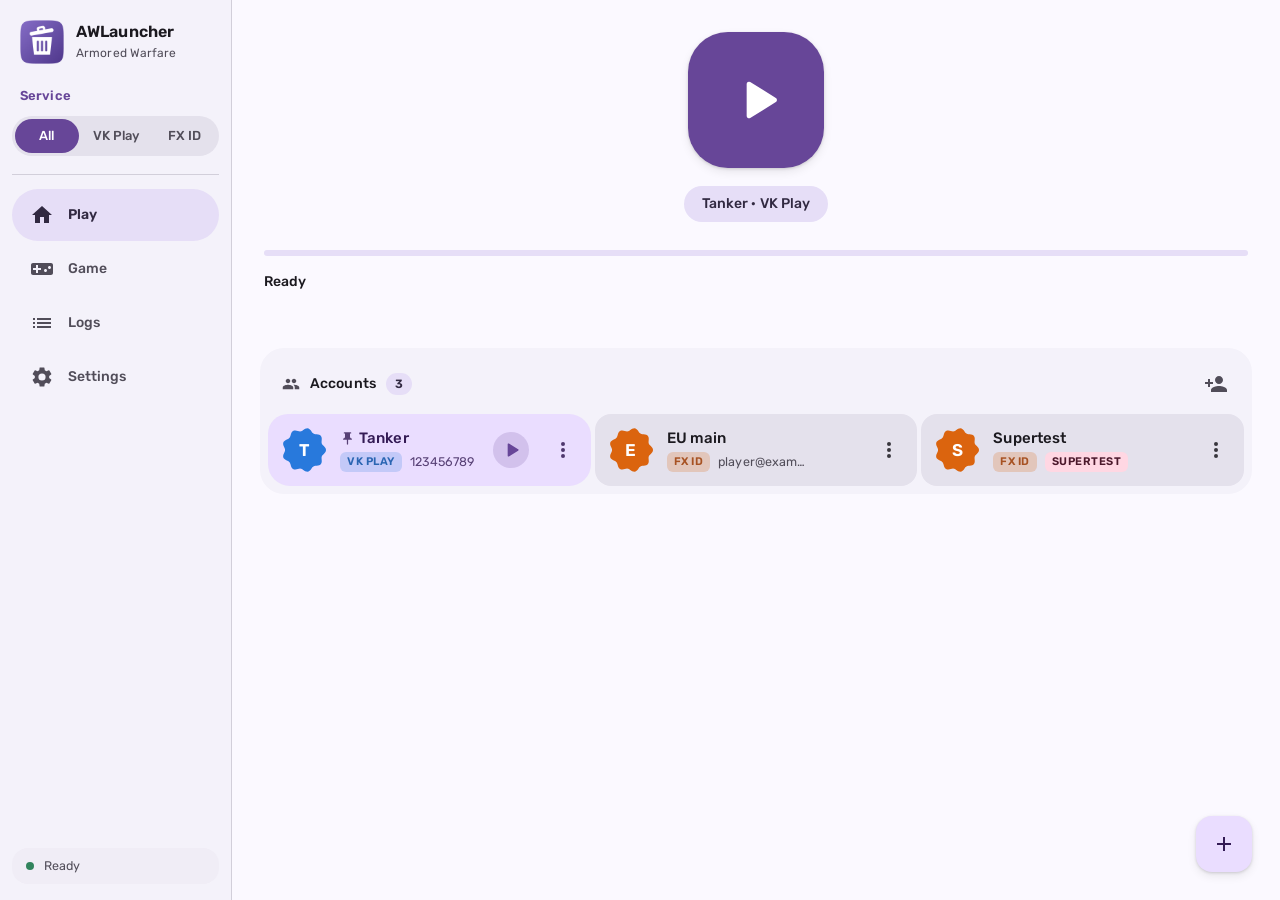
==== commit b6da6ebe: "Use awlauncher.ico for the logo in the side bar The side bar drew its own copy of the icon in SVG. I" ====
--- a/internal/launcher/ui/index.html
+++ b/internal/launcher/ui/index.html
@@ -11,18 +11,7 @@
 <div class="app">
   <aside class="drawer">
     <div class="brand">
-      <div class="brand-logo" aria-hidden="true">
-        <svg viewBox="0 0 256 256">
-          <defs>
-            <mask id="bin-slots" maskUnits="userSpaceOnUse"><rect width="256" height="256" fill="#fff"/><rect x="98" y="124" width="12" height="62" rx="6"/><rect x="122" y="124" width="12" height="62" rx="6"/><rect x="146" y="124" width="12" height="62" rx="6"/></mask>
-            <mask id="bin-handle" maskUnits="userSpaceOnUse"><rect x="-64" y="-64" width="384" height="384" fill="#fff"/><rect x="117" y="64" width="22" height="20" rx="5"/></mask>
-          </defs>
-          <g transform="translate(0 -4)">
-            <path d="M70 104H186L175 206H81Z" mask="url(#bin-slots)"/>
-            <g transform="rotate(-10 60 94)" mask="url(#bin-handle)"><rect x="58" y="74" width="140" height="22" rx="10"/><rect x="104" y="52" width="48" height="28" rx="12"/></g>
-          </g>
-        </svg>
-      </div>
+      <img class="brand-logo" src="../../appicon/awlauncher.ico" alt="" aria-hidden="true">
       <div>
         <div class="brand-name">AWLauncher</div>
         <div class="brand-sub">Armored Warfare</div>
--- a/internal/launcher/ui/app.css
+++ b/internal/launcher/ui/app.css
@@ -112,12 +112,7 @@
   border-right: 1px solid var(--outline-variant);
 }
 .brand { display: flex; align-items: center; gap: 12px; padding: 4px 8px 18px; }
-.brand-logo {
-  width: 44px; height: 44px; border-radius: 14px; display: grid; place-items: center; flex: none;
-  background: linear-gradient(135deg, color-mix(in oklab, var(--primary) 80%, white), var(--primary));
-  color: var(--on-primary);
-}
-.brand-logo svg { width: 44px; height: 44px; fill: currentColor; }
+.brand-logo { width: 44px; height: 44px; flex: none; }
 .brand-name { font-weight: 600; font-size: 16px; line-height: 22px; }
 .brand-sub { font-size: 12px; color: var(--on-surface-variant); }
 .drawer-label { padding: 0 8px 6px; font-size: 13px; font-weight: 600; color: var(--primary); }
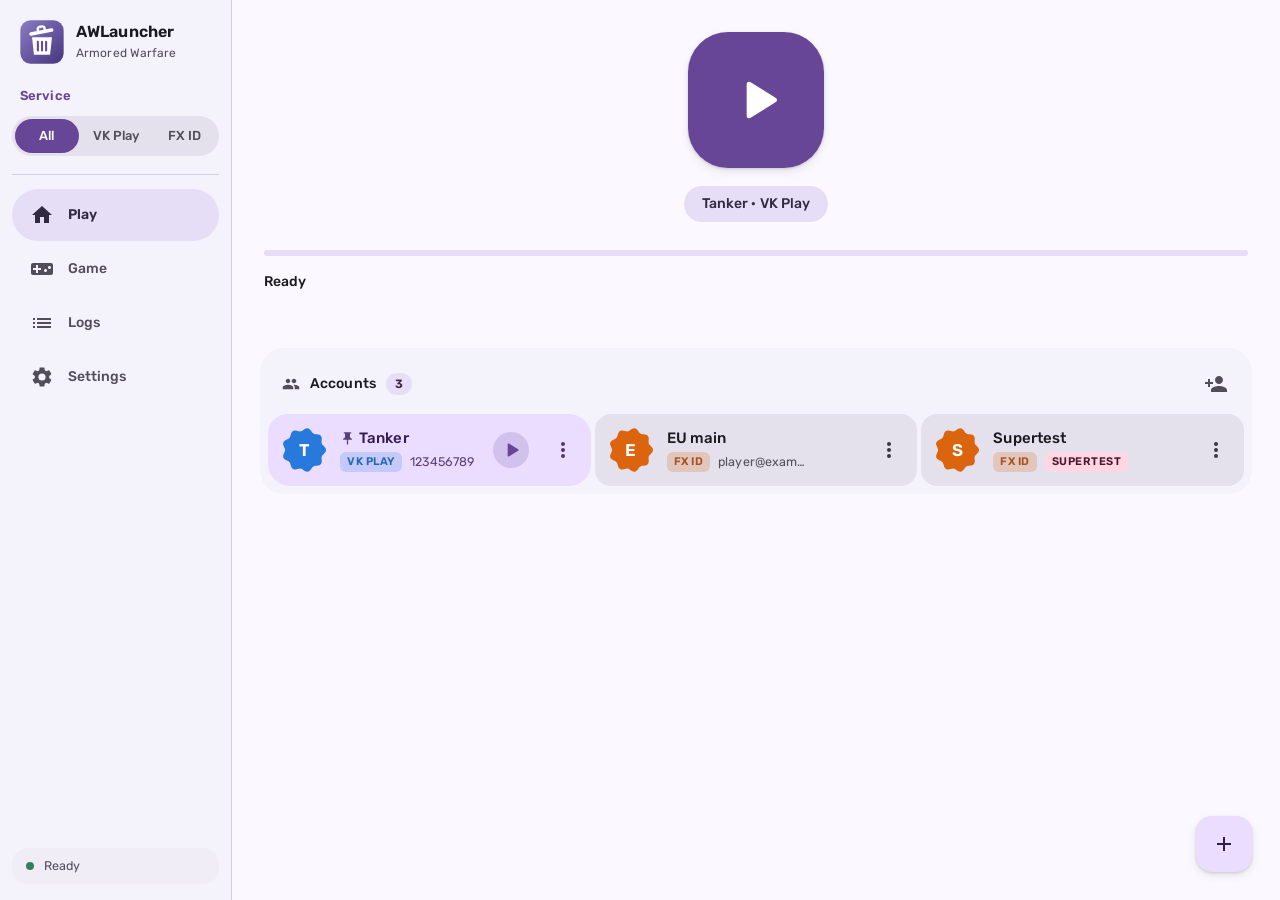
==== commit 470e6d84: "Animate theme-aware launcher icon" ====
--- a/internal/launcher/ui/index.html
+++ b/internal/launcher/ui/index.html
@@ -11,7 +11,23 @@
 <div class="app">
   <aside class="drawer">
     <div class="brand">
-      <img class="brand-logo" src="../../appicon/awlauncher.ico" alt="" aria-hidden="true">
+      <svg class="brand-logo" viewBox="0 0 64 64" aria-hidden="true">
+        <defs>
+          <linearGradient id="brand-logo-gradient" x1="0" y1="0" x2="1" y2="1">
+            <stop class="brand-logo-gradient-top" offset="0"/>
+            <stop class="brand-logo-gradient-bottom" offset="1"/>
+          </linearGradient>
+        </defs>
+        <rect class="brand-logo-tile" x="0.5" y="0.5" width="63" height="63" rx="15"/>
+        <g class="brand-logo-bin">
+          <path d="M17.5 25h29l-2.75 25.5h-23.5L17.5 25Z"/>
+          <path class="brand-logo-slats" d="M26 31.5v12.75m6-12.75v12.75m6-12.75v12.75"/>
+        </g>
+        <g class="brand-logo-lid">
+          <path class="brand-logo-handle" d="m26.4 16.5-.6-3a2.8 2.8 0 0 1 2.2-3.3l4.3-.9a2.8 2.8 0 0 1 3.3 2.2l.6 3"/>
+          <path class="brand-logo-rim" d="m16 20.2 30-5.5"/>
+        </g>
+      </svg>
       <div>
         <div class="brand-name">AWLauncher</div>
         <div class="brand-sub">Armored Warfare</div>
@@ -114,13 +130,23 @@
       <div class="section-label">Folder</div>
       <div class="card list">
         <div class="list-item">
+          <svg class="icon lead"><use href="#i-globe"/></svg>
+          <div class="list-text"><div class="list-title">Main client folders</div><div class="list-sub">FX ID and VK Play can share one installation or use separate folders.</div></div>
+          <div class="segmented" id="main-client-mode" role="group" aria-label="Main client folders"><button data-mode="shared">Shared</button><button data-mode="separate">Separate</button></div>
+        </div>
+        <div class="list-item">
           <svg class="icon lead"><use href="#i-folder"/></svg>
           <div class="list-text">
-            <div class="list-title">Main game folder</div>
+            <div class="list-title" id="game-folder-title">Main game folder</div>
             <div class="list-sub mono" id="game-folder">Chosen on the first start</div>
           </div>
           <button class="btn text" id="game-open">Open</button>
-          <button class="btn tonal" id="game-change">Change…</button>
+          <button class="btn tonal" id="game-change">Choose…</button>
+        </div>
+        <div class="list-item" id="fx-folder-row" hidden>
+          <svg class="icon lead"><use href="#i-folder"/></svg>
+          <div class="list-text"><div class="list-title">FX ID folder</div><div class="list-sub mono" id="fx-folder">Choose a folder</div></div>
+          <button class="btn tonal" id="fx-change">Choose…</button>
         </div>
         <div class="list-item">
           <svg class="icon lead"><use href="#i-storage"/></svg>
@@ -132,8 +158,22 @@
         </div>
       </div>
 
-      <div class="section-label">Installed clients</div>
+      <div class="section-label">Game clients</div>
       <div class="card list" id="game-clients"></div>
+
+      <div class="section-label">Game files</div>
+      <div class="card list">
+        <div class="list-item">
+          <svg class="icon lead"><use href="#i-verify"/></svg>
+          <div class="list-text">
+            <div class="list-title">Allow mods</div>
+            <div class="list-sub">Keep existing modified files when starting the game. Missing files are still downloaded; Check files restores originals. Game updates may replace mods.</div>
+          </div>
+          <div class="segmented" id="mods-mode" role="group" aria-label="Allow mods">
+            <button data-mode="off">Off</button><button data-mode="on">On</button>
+          </div>
+        </div>
+      </div>
 
       <div class="section-label">Uninstall</div>
       <div class="card list">
@@ -208,7 +248,7 @@
           <svg class="icon lead"><use href="#i-info"/></svg>
           <div class="list-text">
             <div class="list-title">AWLauncher</div>
-            <div class="list-sub">Installs, updates and starts Armored Warfare on its own. Closing the window hides it in the notification area.</div>
+            <div class="list-sub">An independent Armored Warfare launcher with FX ID and VK Play sign-in, game installation, updates and launch.</div>
           </div>
         </div>
         <div class="list-item">
--- a/internal/launcher/ui/app.css
+++ b/internal/launcher/ui/app.css
@@ -112,7 +112,30 @@
   border-right: 1px solid var(--outline-variant);
 }
 .brand { display: flex; align-items: center; gap: 12px; padding: 4px 8px 18px; }
-.brand-logo { width: 44px; height: 44px; flex: none; }
+.brand-logo { width: 44px; height: 44px; flex: none; overflow: visible; }
+.brand-logo-gradient-top { stop-color: oklch(0.63 0.11 calc(var(--h) - 8)); }
+.brand-logo-gradient-bottom { stop-color: oklch(0.39 0.12 calc(var(--h) - 8)); }
+.brand-logo-tile { fill: url(#brand-logo-gradient); }
+.brand-logo-bin { fill: #fff; transform-origin: 32px 25px; animation: brand-hop 22s ease-in-out infinite; }
+.brand-logo-slats { fill: none; stroke: oklch(0.48 0.12 calc(var(--h) - 8)); stroke-width: 3; stroke-linecap: round; }
+.brand-logo-lid { fill: none; stroke: #fff; stroke-linecap: round; stroke-linejoin: round; transform-origin: 16px 20px; animation: brand-lid 22s ease-in-out infinite; }
+.brand-logo-handle { stroke-width: 3.4; }
+.brand-logo-rim { stroke-width: 5.2; }
+:root[data-theme="dark"] .brand-logo-gradient-top,
+:root:not([data-theme="light"]).system-dark .brand-logo-gradient-top { stop-color: oklch(0.55 0.13 calc(var(--h) - 8)); }
+:root[data-theme="dark"] .brand-logo-gradient-bottom,
+:root:not([data-theme="light"]).system-dark .brand-logo-gradient-bottom { stop-color: oklch(0.36 0.13 calc(var(--h) - 8)); }
+@keyframes brand-lid {
+  0%, 84%, 92%, 100% { transform: rotate(0); }
+  86% { transform: rotate(-14deg); }
+  88% { transform: rotate(-19deg); }
+  90% { transform: rotate(2deg); }
+}
+@keyframes brand-hop {
+  0%, 86%, 92%, 100% { transform: translateY(0); }
+  88% { transform: translateY(-2px); }
+  90% { transform: translateY(0.5px); }
+}
 .brand-name { font-weight: 600; font-size: 16px; line-height: 22px; }
 .brand-sub { font-size: 12px; color: var(--on-surface-variant); }
 .drawer-label { padding: 0 8px 6px; font-size: 13px; font-weight: 600; color: var(--primary); }
@@ -290,6 +313,7 @@
 .section-label:first-of-type { margin-top: 0; }
 .list { padding: 4px 0; }
 .list-item { display: flex; align-items: center; gap: 16px; padding: 12px 16px 12px 20px; min-height: 64px; }
+.list-item[hidden] { display: none; }
 .list-item + .list-item { border-top: 1px solid var(--outline-variant); }
 .lead { color: var(--on-surface-variant); }
 .list-text { flex: 1; min-width: 0; }
@@ -350,12 +374,8 @@
 .option small { font-size: 11px; font-weight: 600; text-transform: uppercase; letter-spacing: 0.5px; color: var(--primary); }
 
 .choices { display: grid; grid-template-columns: 1fr 1fr; gap: 10px; }
-.choice { display: flex; flex-direction: column; gap: 10px; padding: 18px; border-radius: 20px; background: var(--surface-container-highest); color: var(--on-surface); text-align: left; }
-.choice-badge { width: 48px; height: 48px; border-radius: 16px; display: grid; place-items: center; color: #fff; font-weight: 700; }
-.choice-badge.vkplay { background: var(--vk); }
-.choice-badge.fxid { background: var(--fx); }
+.choice { display: flex; align-items: center; justify-content: center; min-height: 72px; padding: 18px; border-radius: 20px; background: var(--surface-container-highest); color: var(--on-surface); }
 .choice-title { font-size: 16px; font-weight: 500; }
-.choice-text { font-size: 13px; line-height: 18px; color: var(--on-surface-variant); }
 
 .menu {
   position: fixed; z-index: 12; min-width: 210px; padding: 8px 0; border-radius: 12px; background: var(--surface-container);
@@ -383,6 +403,7 @@
 
 @media (prefers-reduced-motion: reduce) {
   *, *::before, *::after { animation-duration: 0.01ms !important; transition-duration: 0.01ms !important; }
+  .brand-logo-bin, .brand-logo-lid { animation: none !important; }
 }
 
 .folder-row { display: flex; gap: 10px; align-items: center; }
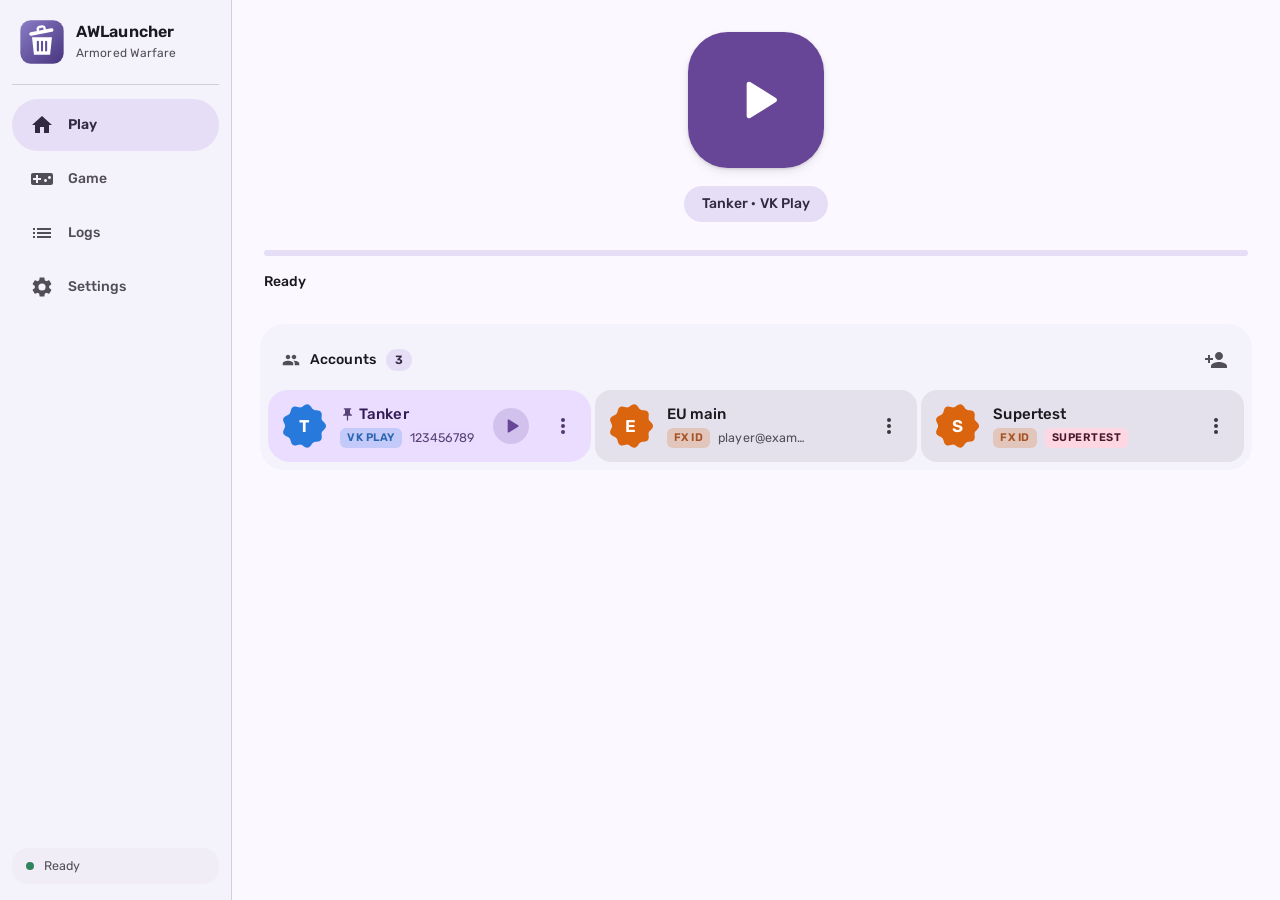
==== commit 4ee88ff5: "Split launcher into packages and unify game clients Move game files, accounts, FX ID protocol and OS" ====
--- a/internal/launcher/ui/index.html
+++ b/internal/launcher/ui/index.html
@@ -34,13 +34,6 @@
       </div>
     </div>
 
-    <div class="drawer-label">Service</div>
-    <div class="segmented" id="filter" role="group" aria-label="Accounts shown">
-      <button data-filter="all" class="on">All</button>
-      <button data-filter="vkplay">VK Play</button>
-      <button data-filter="fxid">FX ID</button>
-    </div>
-
     <nav class="nav">
       <button class="nav-item on" data-page="home"><svg class="icon"><use href="#i-home"/></svg><span>Play</span></button>
       <button class="nav-item" data-page="game"><svg class="icon"><use href="#i-game"/></svg><span>Game</span></button>
@@ -93,7 +86,6 @@
           <button class="btn text state progress-pause" id="progress-pause" hidden><svg class="icon sm"><use href="#i-pause"/></svg><span>Pause</span></button>
         </div>
         <div class="tasks" id="tasks"></div>
-        <div class="last-line" id="last-line"></div>
       </div>
 
       <div class="card accounts-card">
@@ -108,7 +100,7 @@
         <div class="empty" id="empty">
           <div class="empty-art"><svg class="icon lg"><use href="#i-person-add"/></svg></div>
           <div class="empty-title">No accounts yet</div>
-          <div class="empty-text">Add a VK Play or FX ID account. The main FX ID and VK Play clients share one game folder.</div>
+          <div class="empty-text">Add a VK Play or FX ID account. Each service keeps its own game folder.</div>
           <button class="btn tonal" id="add-empty"><svg class="icon sm"><use href="#i-add"/></svg>Add account</button>
         </div>
       </div>
@@ -127,38 +119,7 @@
     <section class="page" id="page-game">
       <header class="page-head"><h1>Game</h1></header>
 
-      <div class="section-label">Folder</div>
-      <div class="card list">
-        <div class="list-item">
-          <svg class="icon lead"><use href="#i-globe"/></svg>
-          <div class="list-text"><div class="list-title">Main client folders</div><div class="list-sub">FX ID and VK Play can share one installation or use separate folders.</div></div>
-          <div class="segmented" id="main-client-mode" role="group" aria-label="Main client folders"><button data-mode="shared">Shared</button><button data-mode="separate">Separate</button></div>
-        </div>
-        <div class="list-item">
-          <svg class="icon lead"><use href="#i-folder"/></svg>
-          <div class="list-text">
-            <div class="list-title" id="game-folder-title">Main game folder</div>
-            <div class="list-sub mono" id="game-folder">Chosen on the first start</div>
-          </div>
-          <button class="btn text" id="game-open">Open</button>
-          <button class="btn tonal" id="game-change">Choose…</button>
-        </div>
-        <div class="list-item" id="fx-folder-row" hidden>
-          <svg class="icon lead"><use href="#i-folder"/></svg>
-          <div class="list-text"><div class="list-title">FX ID folder</div><div class="list-sub mono" id="fx-folder">Choose a folder</div></div>
-          <button class="btn tonal" id="fx-change">Choose…</button>
-        </div>
-        <div class="list-item">
-          <svg class="icon lead"><use href="#i-storage"/></svg>
-          <div class="list-text">
-            <div class="list-title">Downloaded patches</div>
-            <div class="list-sub" id="game-downloads">…</div>
-          </div>
-          <button class="btn text" id="game-clear">Delete</button>
-        </div>
-      </div>
-
-      <div class="section-label">Game clients</div>
+      <div class="section-label">Clients</div>
       <div class="card list" id="game-clients"></div>
 
       <div class="section-label">Game files</div>
@@ -172,18 +133,6 @@
           <div class="segmented" id="mods-mode" role="group" aria-label="Allow mods">
             <button data-mode="off">Off</button><button data-mode="on">On</button>
           </div>
-        </div>
-      </div>
-
-      <div class="section-label">Uninstall</div>
-      <div class="card list">
-        <div class="list-item">
-          <svg class="icon lead"><use href="#i-delete"/></svg>
-          <div class="list-text">
-            <div class="list-title">Uninstall the game</div>
-            <div class="list-sub">Removes the game and its closed branches from this computer. Your accounts stay in the launcher.</div>
-          </div>
-          <button class="btn danger" id="game-uninstall">Uninstall…</button>
         </div>
       </div>
     </section>
@@ -228,7 +177,10 @@
         </div>
         <div class="list-item">
           <svg class="icon lead"><use href="#i-palette"/></svg>
-          <div class="list-text"><div class="list-title">Color</div></div>
+          <div class="list-text">
+            <div class="list-title">Color</div>
+            <input type="range" class="hue-slider" id="hue-slider" min="0" max="359" step="1" aria-label="Hue">
+          </div>
           <div class="swatches" id="swatches"></div>
         </div>
         <div class="list-item">
@@ -263,7 +215,6 @@
       </div>
     </section>
 
-    <button class="fab" id="fab" title="Add account"><svg class="icon"><use href="#i-add"/></svg></button>
   </main>
 </div>
 
@@ -278,7 +229,7 @@
 
 <div class="menu" id="menu" role="menu"></div>
 
-<div class="snackbar" id="snackbar"><span id="snackbar-text"></span></div>
+<div class="toasts" id="toasts" aria-live="polite"></div>
 
 <svg width="0" height="0" style="position:absolute">
   <symbol id="i-play" viewBox="0 0 24 24"><path d="M8 5.14v13.72a1 1 0 0 0 1.52.85l10.99-6.86a1 1 0 0 0 0-1.7L9.52 4.29A1 1 0 0 0 8 5.14z"/></symbol>
--- a/internal/launcher/ui/app.css
+++ b/internal/launcher/ui/app.css
@@ -111,7 +111,7 @@
   padding: 16px 12px; background: var(--surface-container-low);
   border-right: 1px solid var(--outline-variant);
 }
-.brand { display: flex; align-items: center; gap: 12px; padding: 4px 8px 18px; }
+.brand { display: flex; align-items: center; gap: 12px; padding: 4px 8px; }
 .brand-logo { width: 44px; height: 44px; flex: none; overflow: visible; }
 .brand-logo-gradient-top { stop-color: oklch(0.63 0.11 calc(var(--h) - 8)); }
 .brand-logo-gradient-bottom { stop-color: oklch(0.39 0.12 calc(var(--h) - 8)); }
@@ -138,7 +138,6 @@
 }
 .brand-name { font-weight: 600; font-size: 16px; line-height: 22px; }
 .brand-sub { font-size: 12px; color: var(--on-surface-variant); }
-.drawer-label { padding: 0 8px 6px; font-size: 13px; font-weight: 600; color: var(--primary); }
 
 .segmented { display: flex; background: var(--surface-container-highest); border-radius: 20px; padding: 3px; gap: 2px; }
 .segmented button {
@@ -148,7 +147,7 @@
 .segmented button:hover { background: color-mix(in oklab, var(--on-surface) 6%, transparent); }
 .segmented button.on { background: var(--primary); color: var(--on-primary); }
 
-.nav { display: flex; flex-direction: column; gap: 2px; margin-top: 14px; padding-top: 14px; border-top: 1px solid var(--outline-variant); }
+.nav { display: flex; flex-direction: column; gap: 2px; margin-top: 12px; padding-top: 14px; border-top: 1px solid var(--outline-variant); }
 .nav-item {
   display: flex; align-items: center; gap: 14px; height: 52px; padding: 0 18px; border-radius: 26px;
   font-weight: 500; color: var(--on-surface-variant); position: relative; transition: background 0.2s;
@@ -231,7 +230,6 @@
 .task-bar { height: 4px; border-radius: 2px; background: var(--secondary-container); overflow: hidden; }
 .task-bar i { display: block; height: 100%; background: var(--primary); border-radius: 2px; transition: width 0.25s; }
 .task-num { text-align: right; font-variant-numeric: tabular-nums; white-space: nowrap; min-width: 150px; }
-.last-line { margin-top: 8px; font-size: 12.5px; color: var(--on-surface-variant); white-space: nowrap; overflow: hidden; text-overflow: ellipsis; min-height: 16px; }
 
 .card { background: var(--surface-container-low); border-radius: 24px; }
 .accounts-card { padding: 8px; }
@@ -249,7 +247,6 @@
 .tiles .tile:first-child { border-top-left-radius: 20px; }
 .tile:hover { background: color-mix(in oklab, var(--on-surface) 5%, var(--surface-container-highest)); }
 .tile.on { background: var(--primary-container); color: var(--on-primary-container); border-radius: 22px; }
-.tile.hidden { display: none; }
 .avatar { width: 44px; height: 44px; flex: none; position: relative; }
 .avatar svg { width: 100%; height: 100%; display: block; }
 .avatar-letter { position: absolute; inset: 0; display: grid; place-items: center; font-weight: 600; font-size: 17px; color: #fff; }
@@ -292,13 +289,6 @@
 .btn:disabled { background: color-mix(in oklab, var(--on-surface) 12%, transparent); color: color-mix(in oklab, var(--on-surface) 38%, transparent); box-shadow: none; }
 .btn.text:disabled { background: none; }
 
-.fab {
-  position: absolute; right: 28px; bottom: 28px; width: 56px; height: 56px; border-radius: 16px; display: grid; place-items: center;
-  background: var(--primary-container); color: var(--on-primary-container); box-shadow: var(--shadow); transition: transform 0.25s cubic-bezier(0.2, 0, 0, 1), opacity 0.2s;
-}
-.fab:disabled { opacity: 0.5; }
-.fab.away { transform: scale(0); }
-
 .log-card { padding: 4px; }
 .log {
   margin: 0; padding: 16px 18px; height: calc(100vh - 170px); min-height: 200px; overflow: auto; border-radius: 20px;
@@ -326,6 +316,9 @@
 .swatch .icon { width: 20px; height: 20px; opacity: 0; }
 .swatch.on { box-shadow: 0 0 0 3px var(--surface-container-low), 0 0 0 5px oklch(0.6 0.14 var(--sh)); }
 .swatch.on .icon { opacity: 1; }
+.hue-slider { -webkit-appearance: none; appearance: none; display: block; width: 100%; max-width: 360px; height: 14px; margin: 10px 0 2px; border-radius: 7px; background: var(--hue-track); cursor: pointer; outline: none; }
+.hue-slider::-webkit-slider-thumb { -webkit-appearance: none; appearance: none; width: 22px; height: 22px; border-radius: 50%; background: oklch(0.6 0.14 var(--h)); border: 3px solid #fff; box-shadow: 0 1px 4px rgb(0 0 0 / 0.4); }
+.hue-slider:focus-visible::-webkit-slider-thumb { box-shadow: 0 0 0 3px var(--primary); }
 
 .scrim { position: fixed; inset: 0; background: var(--scrim); opacity: 0; pointer-events: none; transition: opacity 0.2s; z-index: 10; }
 .scrim.on { opacity: 1; pointer-events: auto; }
@@ -388,16 +381,26 @@
 .menu button.danger, .menu button.danger .icon { color: var(--error); }
 .menu hr { border: 0; border-top: 1px solid var(--outline-variant); margin: 6px 0; }
 
-.snackbar {
-  position: fixed; left: calc(50% + 116px); bottom: 24px; transform: translate(-50%, 20px); opacity: 0; pointer-events: none; z-index: 13;
-  max-width: min(560px, calc(100vw - 300px)); padding: 14px 18px; border-radius: 8px; background: var(--inverse-surface); color: var(--inverse-on-surface);
-  box-shadow: 0 4px 12px rgb(0 0 0 / 0.25); transition: opacity 0.2s, transform 0.25s cubic-bezier(0.2, 0, 0, 1);
-}
-.snackbar.on { opacity: 1; transform: translate(-50%, 0); }
+.toasts {
+  position: fixed; right: 24px; bottom: 24px; z-index: 13; display: flex; flex-direction: column; align-items: flex-end; gap: 8px;
+  width: min(380px, calc(100vw - 280px)); pointer-events: none;
+}
+.toast {
+  display: flex; align-items: flex-start; gap: 12px; width: 100%; padding: 12px 8px 12px 14px; border-radius: 14px;
+  background: var(--surface-container-highest); color: var(--on-surface); box-shadow: 0 4px 16px rgb(0 0 0 / 0.28);
+  pointer-events: auto; opacity: 0; transform: translateY(12px); transition: opacity 0.2s, transform 0.25s cubic-bezier(0.2, 0, 0, 1);
+}
+.toast.on { opacity: 1; transform: none; }
+.toast > .icon { flex: none; margin-top: 1px; color: var(--primary); }
+.toast.error > .icon { color: var(--error); }
+.toast-text { flex: 1; min-width: 0; padding-top: 2px; line-height: 20px; overflow-wrap: anywhere; }
+.toast-title { font-weight: 600; }
+.toast .btn.text { height: 28px; padding: 0 10px; margin-left: -4px; }
+.toast-close { flex: none; width: 28px; height: 28px; border-radius: 50%; display: grid; place-items: center; color: var(--on-surface-variant); }
+.toast-close:hover { background: color-mix(in oklab, var(--on-surface) 8%, transparent); }
 
 @media (max-width: 900px) {
   .drawer { width: 200px; }
-  .snackbar { left: calc(50% + 100px); }
   .task { grid-template-columns: minmax(0, 1fr) 70px auto; }
 }
 
